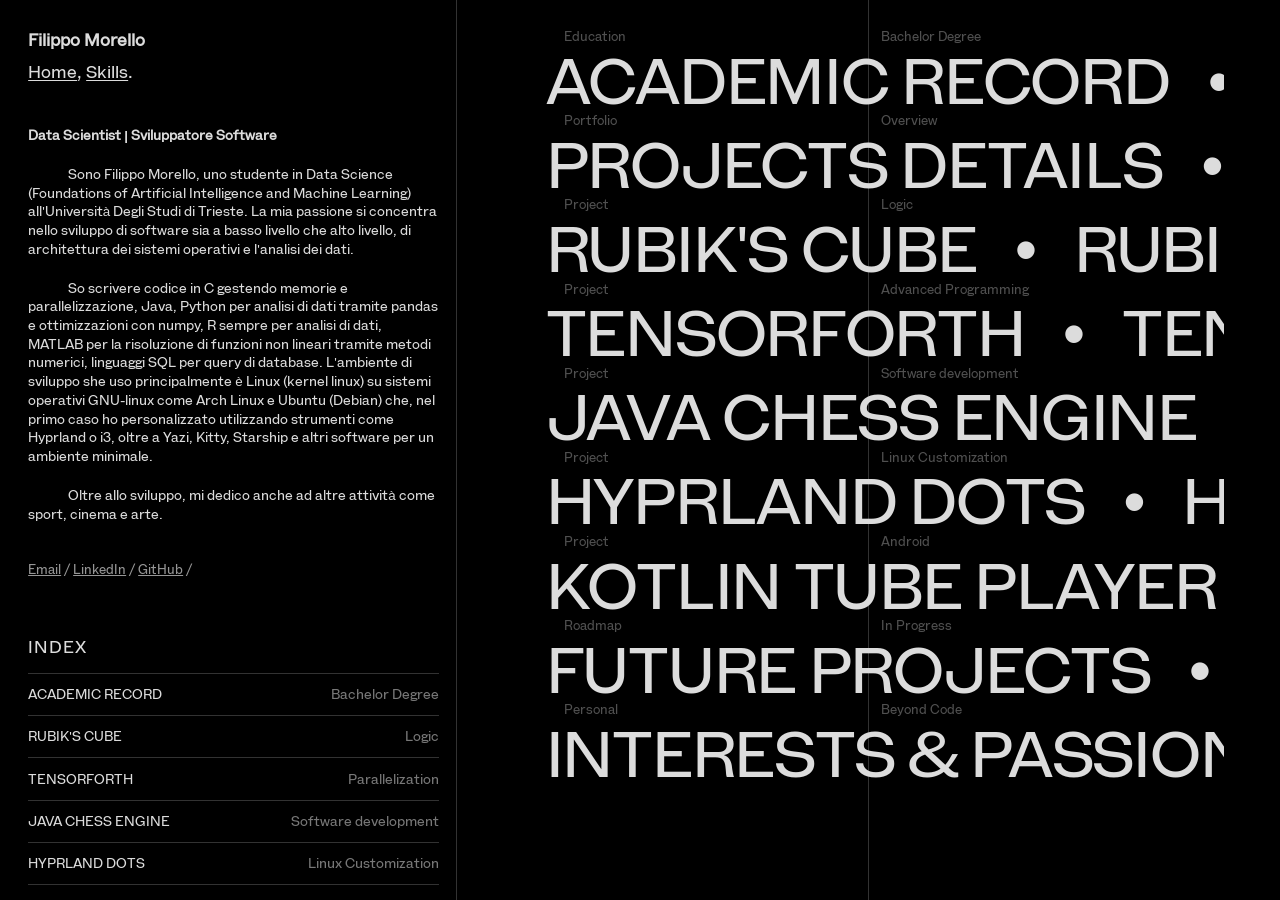
==== index.html @ 093fa0c7 "Initial portfolio commit" ====
<!DOCTYPE html>
<html lang="it">
<head>
    <meta charset="UTF-8">
    <meta name="viewport" content="width=device-width, initial-scale=1.0">
    <title>Filippo Morello</title>
    <link rel="stylesheet" href="style.css">
</head>
<body>
    <div class="page" id="top">
        <div class="orientation">
            
            <!-- Left Pane (Verso) -->
            <div class="verso">
                <nav>
                    <span class="home"><a href="index.html">Filippo Morello</a></span>
                    <span class="nav-links">
                        <a href="index.html">Home</a>, 
                        <a href="skills.html">Skills</a>.
                    </span>
                </nav>
                
                <div class="verso-index" id="about">
                    <p class="no-indent"><strong>Data Scientist | Sviluppatore Software </strong></p>
                    <p>Sono Filippo Morello, uno studente in Data Science (Foundations of Artificial Intelligence and Machine Learning) all'Università Degli Studi di Trieste. La mia passione si concentra nello sviluppo di software sia a basso livello che alto livello, di architettura dei sistemi operativi e l'analisi dei dati.</p>
                    <p>So scrivere codice in C gestendo memorie e parallelizzazione, Java, Python per analisi di dati tramite pandas e ottimizzazioni con numpy, R sempre per analisi di dati, MATLAB per la risoluzione di funzioni non lineari tramite metodi numerici, linguaggi SQL per query di database. L'ambiente di sviluppo she uso principalmente è Linux (kernel linux) su sistemi operativi GNU-linux come Arch Linux e Ubuntu (Debian) che, nel primo caso ho personalizzato utilizzando strumenti come Hyprland o i3, oltre a Yazi, Kitty, Starship e altri software per un ambiente minimale.</p>
                    <p>Oltre allo sviluppo, mi dedico anche ad altre attività come sport, cinema e arte.</p>
                    
                    <p class="contact" id="contact">
                        <a href="mailto:filippo.morello@proton.me">Email</a> / 
                        <a href="https://www.linkedin.com/in/filmor04/" target="_blank">LinkedIn</a> / 
                        <a href="https://github.com/Il-Moro" target="_blank">GitHub</a> /
                    </p>
                </div>

                <div class="fonts" id="index-list">
                    <header class="section-header">
                        <h1>Index</h1>
                    </header>
                    
                    <div class="item">
                        <a href="#academic">
                            <p class="item-details">
                                <span class="title">ACADEMIC RECORD</span>
                                <span class="collaborator">Bachelor Degree</span>
                            </p>
                        </a>
                    </div>
                    
                    <div class="item">
                        <a href="#rubiks">
                            <p class="item-details">
                                <span class="title">RUBIK'S CUBE</span>
                                <span class="collaborator">Logic</span>
                            </p>
                        </a>
                    </div>
                    
                    <div class="item">
                        <a href="#tensorforth">
                            <p class="item-details">
                                <span class="title">TENSORFORTH</span>
                                <span class="collaborator">Parallelization</span>
                            </p>
                        </a>
                    </div>

                    <div class="item">
                        <a href="#chess">
                            <p class="item-details">
                                <span class="title">JAVA CHESS ENGINE</span>
                                <span class="collaborator">Software development</span>
                            </p>
                        </a>
                    </div>

                    <div class="item">
                        <a href="#dots">
                            <p class="item-details">
                                <span class="title">HYPRLAND DOTS</span>
                                <span class="collaborator">Linux Customization</span>
                            </p>
                        </a>
                    </div>

                    <div class="item">
                        <a href="#tubeplayer">
                            <p class="item-details">
                                <span class="title">KOTLIN TUBE PLAYER</span>
                                <span class="collaborator">Android</span>
                            </p>
                        </a>
                    </div>

                    <div class="item">
                        <a href="#interests">
                            <p class="item-details">
                                <span class="title">INTERESTS & PASSIONS</span>
                                <span class="collaborator">Beyond Code</span>
                            </p>
                        </a>
                    </div>
                </div>
            </div>
            
            <!-- Right Pane (Recto) -->
            <div class="recto">
                
                <!-- Giant Typographic Index -->
                <div id="giant-index" class="synopsis" style="padding-top: 2em; padding-bottom: 1em; min-height: auto;">
                    
                    <div class="giant-index-block">
                        <div class="giant-labels">
                            <span class="gl-left">Education</span>
                            <span class="gl-right">Bachelor Degree</span>
                        </div>
                        <div class="giant-word-container">
                            <a href="#academic" class="giant-word marquee-content">
                                Academic Record &nbsp; • &nbsp; Academic Record &nbsp; • &nbsp; Academic Record &nbsp; • &nbsp; Academic Record &nbsp; • &nbsp; Academic Record &nbsp; • &nbsp; Academic Record &nbsp; • &nbsp; 
                            </a>
                        </div>
                    </div>

                    <div class="giant-index-block">
                        <div class="giant-labels">
                            <span class="gl-left">Portfolio</span>
                            <span class="gl-right">Overview</span>
                        </div>
                        <div class="giant-word-container">
                            <a href="#projects" class="giant-word marquee-content">
                                Projects Details &nbsp; • &nbsp; Projects Details &nbsp; • &nbsp; Projects Details &nbsp; • &nbsp; Projects Details &nbsp; • &nbsp; Projects Details &nbsp; • &nbsp; Projects Details &nbsp; • &nbsp; 
                            </a>
                        </div>
                    </div>

                    <div class="giant-index-block">
                        <div class="giant-labels">
                            <span class="gl-left">Project</span>
                            <span class="gl-right">Logic</span>
                        </div>
                        <div class="giant-word-container">
                            <a href="#rubiks" class="giant-word marquee-content">
                                Rubik's Cube &nbsp; • &nbsp; Rubik's Cube &nbsp; • &nbsp; Rubik's Cube &nbsp; • &nbsp; Rubik's Cube &nbsp; • &nbsp; Rubik's Cube &nbsp; • &nbsp; Rubik's Cube &nbsp; • &nbsp; Rubik's Cube &nbsp; • &nbsp; 
                            </a>
                        </div>
                    </div>

                    <div class="giant-index-block">
                        <div class="giant-labels">
                            <span class="gl-left">Project</span>
                            <span class="gl-right">Advanced Programming</span>
                        </div>
                        <div class="giant-word-container">
                            <a href="#tensorforth" class="giant-word marquee-content">
                                Tensorforth &nbsp; • &nbsp; Tensorforth &nbsp; • &nbsp; Tensorforth &nbsp; • &nbsp; Tensorforth &nbsp; • &nbsp; Tensorforth &nbsp; • &nbsp; Tensorforth &nbsp; • &nbsp; Tensorforth &nbsp; • &nbsp; 
                            </a>
                        </div>
                    </div>

                    <div class="giant-index-block">
                        <div class="giant-labels">
                            <span class="gl-left">Project</span>
                            <span class="gl-right">Software development</span>
                        </div>
                        <div class="giant-word-container">
                            <a href="#chess" class="giant-word marquee-content">
                                Java Chess Engine &nbsp; • &nbsp; Java Chess Engine &nbsp; • &nbsp; Java Chess Engine &nbsp; • &nbsp; Java Chess Engine &nbsp; • &nbsp; Java Chess Engine &nbsp; • &nbsp; 
                            </a>
                        </div>
                    </div>

                    <div class="giant-index-block">
                        <div class="giant-labels">
                            <span class="gl-left">Project</span>
                            <span class="gl-right">Linux Customization</span>
                        </div>
                        <div class="giant-word-container">
                            <a href="#dots" class="giant-word marquee-content">
                                Hyprland Dots &nbsp; • &nbsp; Hyprland Dots &nbsp; • &nbsp; Hyprland Dots &nbsp; • &nbsp; Hyprland Dots &nbsp; • &nbsp; Hyprland Dots &nbsp; • &nbsp; Hyprland Dots &nbsp; • &nbsp; 
                            </a>
                        </div>
                    </div>

                    <div class="giant-index-block">
                        <div class="giant-labels">
                            <span class="gl-left">Project</span>
                            <span class="gl-right">Android</span>
                        </div>
                        <div class="giant-word-container">
                            <a href="#tubeplayer" class="giant-word marquee-content">
                                Kotlin Tube Player &nbsp; • &nbsp; Kotlin Tube Player &nbsp; • &nbsp; Kotlin Tube Player &nbsp; • &nbsp; Kotlin Tube Player &nbsp; • &nbsp; Kotlin Tube Player &nbsp; • &nbsp; 
                            </a>
                        </div>
                    </div>

                    <div class="giant-index-block">
                        <div class="giant-labels">
                            <span class="gl-left">Roadmap</span>
                            <span class="gl-right">In Progress</span>
                        </div>
                        <div class="giant-word-container">
                            <a href="#future" class="giant-word marquee-content">
                                Future Projects &nbsp; • &nbsp; Future Projects &nbsp; • &nbsp; Future Projects &nbsp; • &nbsp; Future Projects &nbsp; • &nbsp; Future Projects &nbsp; • &nbsp; 
                            </a>
                        </div>
                    </div>

                    <div class="giant-index-block">
                        <div class="giant-labels">
                            <span class="gl-left">Personal</span>
                            <span class="gl-right">Beyond Code</span>
                        </div>
                        <div class="giant-word-container">
                            <a href="#interests" class="giant-word marquee-content">
                                Interests & Passions &nbsp; • &nbsp; Interests & Passions &nbsp; • &nbsp; Interests & Passions &nbsp; • &nbsp; Interests & Passions &nbsp; • &nbsp; Interests & Passions &nbsp; • &nbsp; 
                            </a>
                        </div>
                    </div>

                </div>
                
                <div id="academic" class="synopsis" style="padding-top: 4em;">
                    <h1 class="first-recto">Academic Record</h1>
                    <p class="description" style="font-size: 1.2rem;">Panoramica degli esami principali del percorso triennale:</p>
                    <p class="description" style="margin-top: 1.5em; font-size: 1.2rem;">
                        <strong>Informatica e Sviluppo Software:</strong><br>
                        Introduzione alla Programmazione, Computabilità Complessità e Logica, Software Development Methods, Basi di Dati, Algoritmi e Strutture Dati, Architetture degli Elaboratori e OS, Reti di Calcolatori e Cybersecurity.
                    </p>
                    <p class="description" style="margin-top: 1.5em; font-size: 1.2rem;">
                        <strong>Intelligenza Artificiale e Analisi Dati:</strong><br>
                        Introduzione all'AI, Metodi e Modelli Matematici per l'AI, Data Analytics, Aspetti Etici, Sociali e Legali dell'Intelligenza Artificiale, Machine Learning
                    </p>
                    <p class="description" style="margin-top: 1.5em; font-size: 1.2rem;">
                        <strong>Matematica, Statistica e Fisica:</strong><br>
                        Algebra Lineare ed Elementi di Geometria, Analisi Matematica I e II, Inferenza Statistica, Algoritmi di Ottimizzazione, Calcolo delle Probabilità, Analisi Numerica, Introduzione alla Fisica, Sistemi Complessi, Teoria dell'informazione
                    </p>
                </div>

                <div id="projects" class="synopsis" style="padding-top: 4em; padding-bottom: 2em; min-height: auto;">
                    <h1 class="first-recto" style="font-size: 3rem;">Projects Details</h1>
                </div>

                <div id="rubiks" class="synopsis" style="padding-top: 0;">
                    <h1 class="first-recto">Rubik's Cube</h1>
                    <p class="description" style="margin-top: 1em;">Utilizzo e integrazione del theorem prover Z3 per la modellazione logica, l'analisi e la risoluzione di problemi complessi di soddisfacibilità e vincoli (CSP).<br><br> <a href="https://github.com/Il-Moro/Rubik-s_Cube" target="_blank">View Repository →</a></p>
                </div>
                
                <div id="tensorforth" class="synopsis" style="padding-top: 0;">
                    <h1 class="first-recto">TensorForth</h1>
                    <p class="description" style="margin-top: 1em;">Sperimentazione e sviluppo di TensorForth in C, replicando il comportamento del linguaggio Forth. Uso di parallelizzazione con OpenMP e vettorizzazione tramite registri vettoriali con le Intrinsics del C.<br><br> <a href="https://github.com/Il-Moro/PAPProjects" target="_blank">View Repository →</a></p>
                </div>

                <div id="chess" class="synopsis" style="padding-top: 0;">
                    <h1 class="first-recto">Java Chess Engine</h1>
                    <p class="description" style="margin-top: 1em;">Progettazione e sviluppo di un motore scacchistico con interfaccia grafica in Swing. Implementazione della logica decisionale dell'intelligenza artificiale utilizzando l'algoritmo Minimax con potatura Alpha-Beta + solida struttura di suite di test automatizzati tramite JUnit 5. Utilizzo di versionamento git, CI + github actions<br><br> <a href="https://github.com/Il-Moro/Chess-engine" target="_blank">View Repository →</a></p>
                </div>

                <div id="dots" class="synopsis" style="padding-top: 0;">
                    <h1 class="first-recto">Arch & Hyprland Dots</h1>
                    <p class="description" style="margin-top: 1em;">Personalizzazione dell'ambiente di sviluppo sul sistema di Arch Linux con integrazione di repository dedicata ai dotfiles, script Zsh e Makefile per automatizzare l'installazione e la configurazione di in un nuovo ambiente basato su window manager tiling (Hyprland, i3) e terminal tools (Waybar, Yazi, Kitty, Neovim).<br><br> <a href="https://github.com/Il-Moro/hyprland-arch" target="_blank">View Repository →</a></p>
                </div>

                <div id="tubeplayer" class="synopsis" style="padding-top: 0;">
                    <h1 class="first-recto">Kotlin TubePlayer</h1>
                    <p class="description" style="margin-top: 1em;">Applicazione (Vibe Coded) mobile per lo streaming multimediale in background. Costruita con Jetpack Compose per un'interfaccia moderna e fluida, sfrutta Media3 ExoPlayer e NewPipeExtractor per la gestione e la riproduzione di playlist e contenuti audio/video.<br><br> <a href="https://github.com/Il-Moro/tubePlayer" target="_blank">View Repository →</a></p>
                </div>
                
                <div id="future" class="synopsis" style="padding-top: 0;">
                    <h1 class="first-recto">Future Projects</h1>
                    <p class="description" style="margin-top: 1em;"><strong>Upcoming Roadmap:</strong> Mi sto concentrando sullo sviluppo di nuove architetture per reti neurali custom e sto approfondendo l'ecosistema Rust per la creazione di un window manager minimale basato su Wayland. Inoltre, sto progettando un motore di rendering 3D scritto in C per esplorare la pipeline grafica a basso livello.</p>
                </div>

                <div id="interests" class="synopsis">
                    <h1 class="first-recto">Interests & Passions</h1>
                    <p class="description" style="margin-top: 1em;"><strong>Cinema e Letteratura:</strong> Prediligo opere di fantascienza e thriller incentrate su tematiche filosofiche e quesiti esistenziali.</p>
                    <p class="description" style="margin-top: 1.5em;"><strong>Scacchi:</strong> Giocatore fin dall'infanzia, studio la teoria, le tattiche e aperture come Gambetto di Donna, Difesa Siciliana, Est Indiana e Caro-Kann.</p>
                    <p class="description" style="margin-top: 1.5em;"><strong>Sport e Outdoor:</strong> Mantengo una rigorosa disciplina fisica tramite nuoto, corsa e trekking su lunghe distanze.</p>
                    <p class="description" style="margin-top: 1.5em;"><strong>Disegno Artistico:</strong> Realizzo ritratti e studi della figura umana utilizzando matita e pennini a china.</p>
                </div>
            </div>

        </div>
    </div>
</body>
</html>
---- style.css ----
@font-face {
    font-family: 'Attendant';
    src: url('Attendant0.3-Medium.woff2') format('woff2');
    font-weight: 500;
    font-style: normal;
}
@font-face {
    font-family: 'Field Grot';
    src: url('Field_Grot_Wide_0624_Trial-Regular.woff') format('woff');
    font-weight: 400;
    font-style: normal;
}
@import url('https://fonts.googleapis.com/css2?family=Abril+Fatface&display=swap');

html, body {
    margin: 0;
    padding: 0;
    scroll-behavior: smooth;
    background-color: rgb(0,0,0);
    color: rgb(220, 220, 220);
    font-family: 'Field Grot', sans-serif;
    font-size: 1.1vw;
    line-height: 1.4;
    -webkit-font-smoothing: antialiased;
    overflow: hidden; /* Blocca lo scroll della pagina intera, scorrono solo le colonne */
}

::-webkit-scrollbar {
    display: none;
}

a {
    color: inherit;
    text-decoration: none;
}
a:hover {
    color: #fff;
    text-decoration: underline;
}

.orientation {
    display: flex;
    flex-direction: row;
    height: 100vh;
}

.verso, .recto {
    padding: 2em 1.2em 4em 2em;
    border-right: 1px solid rgb(50,50,50);
    overflow-y: scroll;
    overflow-x: hidden;
}

.verso {
    flex: 1;
    padding-bottom: 10em;
}

.recto {
    flex: 2;
    border-right: 0;
    padding: 0;
    background: linear-gradient(rgb(50,50,50), rgb(50,50,50)) no-repeat center / 1px 100%;
    padding-bottom: 10em;
}

/* Navigazione Verso */
nav {
    margin-bottom: 2.5em;
    font-size: 1.2rem;
}
nav .home {
    font-weight: 600;
    display: block;
    margin-bottom: 0.5em;
}
nav .nav-links a {
    text-decoration: underline;
    text-decoration-thickness: 1px;
    text-underline-offset: 2px;
}

/* Testo Verso */
.verso-index {
    font-size: 0.95rem;
}
.verso-index p {
    margin-bottom: 1.5em;
    text-indent: 3em;
}
.verso-index p.no-indent {
    text-indent: 0;
}
.verso-index p.contact {
    text-indent: 0;
    margin-top: 3em;
    color: rgb(150,150,150);
    font-size: 0.9rem;
}
.contact a {
    text-decoration: underline;
}

/* Elenco Progetti Verso */
.section-header {
    margin-top: 4em;
    margin-bottom: 1em;
}
.section-header h1 {
    font-size: 1.2rem;
    font-weight: 500;
    text-transform: uppercase;
    letter-spacing: 0.05em;
}
.item {
    border-top: 1px solid rgb(50,50,50);
    padding: 0.8rem 0;
}
.item:hover {
    color: #fff;
    cursor: pointer;
}
.item-details {
    display: flex;
    justify-content: space-between;
    margin: 0;
    font-size: 0.95rem;
}
.collaborator {
    color: rgb(120,120,120);
}

/* Recto (Right side) styles */
.synopsis {
    padding: 4em 4em;
    min-height: 50vh;
}

/* Giant Index Style at the top of Recto */
.giant-index-block {
    margin-bottom: 0.2rem;
}
.giant-labels {
    display: grid;
    grid-template-columns: 1fr 1fr;
    font-size: 0.9rem;
    color: rgb(80, 80, 80);
    margin-bottom: 0.2rem;
    padding: 0 4em; /* Match synopsis padding */
}
.gl-left {
    /* far left */
}
.gl-right {
    /* starts at central line */
    padding-left: 1em; 
}
.giant-word-container {
    overflow: hidden;
    white-space: nowrap;
    width: 100%;
}
.marquee-content {
    display: inline-block;
    animation: marquee 30s linear infinite;
}
.marquee-content:hover {
    animation-play-state: paused;
}
@keyframes marquee {
    0% { transform: translateX(0); }
    100% { transform: translateX(-50%); }
}

.giant-word {
    font-family: 'Field Grot', sans-serif;
    font-size: 5vw;
    line-height: 0.95;
    font-weight: 400;
    color: rgb(220, 220, 220);
    display: inline-block;
    letter-spacing: -0.02em;
    padding: 0 0.5em; /* Optical alignment */
    text-transform: uppercase;
}
.giant-word:hover {
    color: rgb(150, 150, 150);
    text-decoration: none;
}

.recto h1 {
    font-size: 3rem;
    font-weight: 500;
    margin-bottom: 0.5em;
    margin-left: 0;
}
.description {
    font-size: 1.05rem;
    width: 48%; /* Keep strictly left of center */
    margin-left: 0;
    line-height: 1.5;
}
.description a {
    text-decoration: underline;
    text-decoration-thickness: 1px;
    text-underline-offset: 4px;
    color: rgb(150,150,150);
    font-size: 1rem;
    display: inline-block;
    margin-top: 1em;
}
.description a:hover {
    color: #fff;
}

/* Responsive */
@media (max-width: 768px) {
    html, body {
        font-size: 16px;
        overflow: auto; /* Riabilita lo scroll nativo su mobile */
    }
    .orientation {
        flex-direction: column;
        height: auto;
    }
    .verso {
        border-right: none;
        border-bottom: 1px solid rgb(50,50,50);
        overflow-y: visible;
        padding-bottom: 2em;
    }
    .recto {
        overflow-y: visible;
        background: none; /* Rimuoviamo la linea divisoria centrale su mobile */
    }
    .recto h1, .description {
        margin-left: 0;
    }
    .synopsis {
        min-height: auto;
        padding: 2em 1em;
    }
}
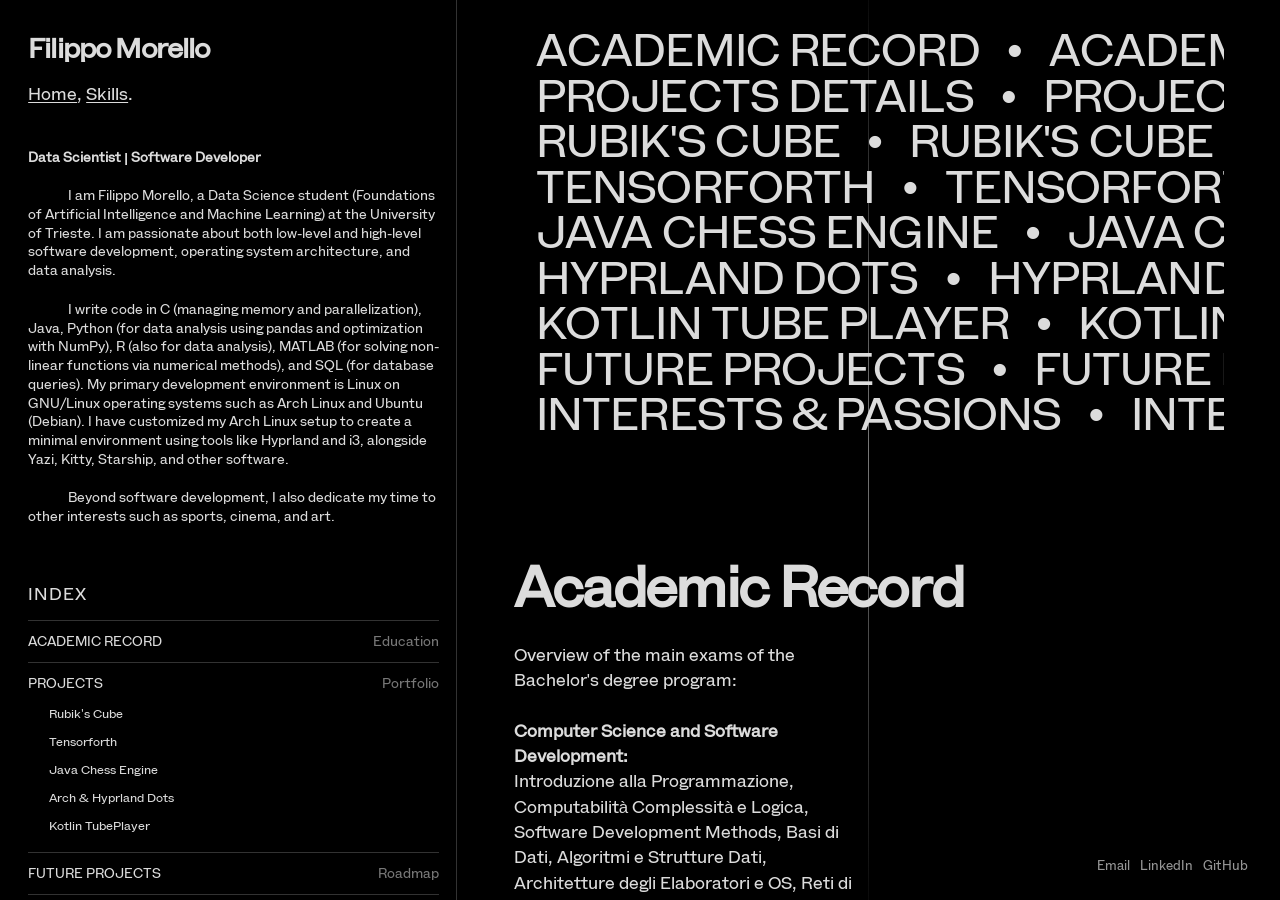
==== commit 4540bb64: "Update portfolio: translate content to English, add image carousel" ====
--- a/index.html
+++ b/index.html
@@ -4,7 +4,7 @@
     <meta charset="UTF-8">
     <meta name="viewport" content="width=device-width, initial-scale=1.0">
     <title>Filippo Morello</title>
-    <link rel="stylesheet" href="style.css">
+    <link rel="stylesheet" href="css/style.css">
 </head>
 <body>
     <div class="page" id="top">
@@ -16,20 +16,20 @@
                     <span class="home"><a href="index.html">Filippo Morello</a></span>
                     <span class="nav-links">
                         <a href="index.html">Home</a>, 
-                        <a href="skills.html">Skills</a>.
+                        <a href="html/skills.html">Skills</a>.
                     </span>
                 </nav>
                 
                 <div class="verso-index" id="about">
-                    <p class="no-indent"><strong>Data Scientist | Sviluppatore Software </strong></p>
-                    <p>Sono Filippo Morello, uno studente in Data Science (Foundations of Artificial Intelligence and Machine Learning) all'Università Degli Studi di Trieste. La mia passione si concentra nello sviluppo di software sia a basso livello che alto livello, di architettura dei sistemi operativi e l'analisi dei dati.</p>
-                    <p>So scrivere codice in C gestendo memorie e parallelizzazione, Java, Python per analisi di dati tramite pandas e ottimizzazioni con numpy, R sempre per analisi di dati, MATLAB per la risoluzione di funzioni non lineari tramite metodi numerici, linguaggi SQL per query di database. L'ambiente di sviluppo she uso principalmente è Linux (kernel linux) su sistemi operativi GNU-linux come Arch Linux e Ubuntu (Debian) che, nel primo caso ho personalizzato utilizzando strumenti come Hyprland o i3, oltre a Yazi, Kitty, Starship e altri software per un ambiente minimale.</p>
-                    <p>Oltre allo sviluppo, mi dedico anche ad altre attività come sport, cinema e arte.</p>
+                    <p class="no-indent"><strong>Data Scientist | Software Developer</strong></p>
+                    <p>I am Filippo Morello, a Data Science student (Foundations of Artificial Intelligence and Machine Learning) at the University of Trieste. I am passionate about both low-level and high-level software development, operating system architecture, and data analysis.</p>
+                    <p>I write code in C (managing memory and parallelization), Java, Python (for data analysis using pandas and optimization with NumPy), R (also for data analysis), MATLAB (for solving non-linear functions via numerical methods), and SQL (for database queries). My primary development environment is Linux on GNU/Linux operating systems such as Arch Linux and Ubuntu (Debian). I have customized my Arch Linux setup to create a minimal environment using tools like Hyprland and i3, alongside Yazi, Kitty, Starship, and other software.</p>
+                    <p>Beyond software development, I also dedicate my time to other interests such as sports, cinema, and art.</p>
                     
                     <p class="contact" id="contact">
-                        <a href="mailto:filippo.morello@proton.me">Email</a> / 
-                        <a href="https://www.linkedin.com/in/filmor04/" target="_blank">LinkedIn</a> / 
-                        <a href="https://github.com/Il-Moro" target="_blank">GitHub</a> /
+                        <a href="mailto:filippo.morello@proton.me">Email</a>
+                        <a href="https://www.linkedin.com/in/filmor04/" target="_blank">LinkedIn</a>
+                        <a href="https://github.com/Il-Moro" target="_blank">GitHub</a>
                     </p>
                 </div>
 
@@ -37,57 +37,48 @@
                     <header class="section-header">
                         <h1>Index</h1>
                     </header>
-                    
                     <div class="item">
                         <a href="#academic">
                             <p class="item-details">
                                 <span class="title">ACADEMIC RECORD</span>
-                                <span class="collaborator">Bachelor Degree</span>
-                            </p>
-                        </a>
-                    </div>
-                    
-                    <div class="item">
-                        <a href="#rubiks">
-                            <p class="item-details">
-                                <span class="title">RUBIK'S CUBE</span>
-                                <span class="collaborator">Logic</span>
-                            </p>
-                        </a>
-                    </div>
-                    
-                    <div class="item">
-                        <a href="#tensorforth">
-                            <p class="item-details">
-                                <span class="title">TENSORFORTH</span>
-                                <span class="collaborator">Parallelization</span>
-                            </p>
-                        </a>
-                    </div>
-
-                    <div class="item">
-                        <a href="#chess">
-                            <p class="item-details">
-                                <span class="title">JAVA CHESS ENGINE</span>
-                                <span class="collaborator">Software development</span>
-                            </p>
-                        </a>
-                    </div>
-
-                    <div class="item">
-                        <a href="#dots">
-                            <p class="item-details">
-                                <span class="title">HYPRLAND DOTS</span>
-                                <span class="collaborator">Linux Customization</span>
-                            </p>
-                        </a>
-                    </div>
-
-                    <div class="item">
-                        <a href="#tubeplayer">
-                            <p class="item-details">
-                                <span class="title">KOTLIN TUBE PLAYER</span>
-                                <span class="collaborator">Android</span>
+                                <span class="collaborator">Education</span>
+                            </p>
+                        </a>
+                    </div>
+                    
+                    <div class="item">
+                        <a href="#projects">
+                            <p class="item-details">
+                                <span class="title">PROJECTS</span>
+                                <span class="collaborator">Portfolio</span>
+                            </p>
+                        </a>
+                        
+                        <!-- Indented projects -->
+                        <div class="sub-projects" style="padding-left: 1.5em; margin-top: 0.5em;">
+                            <div class="item" style="border-top: none; padding: 0.4rem 0;">
+                                <a href="#rubiks"><p class="item-details"><span class="title" style="text-transform: none; font-size: 0.9em;">Rubik's Cube</span></p></a>
+                            </div>
+                            <div class="item" style="border-top: none; padding: 0.4rem 0;">
+                                <a href="#tensorforth"><p class="item-details"><span class="title" style="text-transform: none; font-size: 0.9em;">Tensorforth</span></p></a>
+                            </div>
+                            <div class="item" style="border-top: none; padding: 0.4rem 0;">
+                                <a href="#chess"><p class="item-details"><span class="title" style="text-transform: none; font-size: 0.9em;">Java Chess Engine</span></p></a>
+                            </div>
+                            <div class="item" style="border-top: none; padding: 0.4rem 0;">
+                                <a href="#dots"><p class="item-details"><span class="title" style="text-transform: none; font-size: 0.9em;">Arch & Hyprland Dots</span></p></a>
+                            </div>
+                            <div class="item" style="border-top: none; padding: 0.4rem 0;">
+                                <a href="#tubeplayer"><p class="item-details"><span class="title" style="text-transform: none; font-size: 0.9em;">Kotlin TubePlayer</span></p></a>
+                            </div>
+                        </div>
+                    </div>
+
+                    <div class="item">
+                        <a href="#future">
+                            <p class="item-details">
+                                <span class="title">FUTURE PROJECTS</span>
+                                <span class="collaborator">Roadmap</span>
                             </p>
                         </a>
                     </div>
@@ -110,10 +101,6 @@
                 <div id="giant-index" class="synopsis" style="padding-top: 2em; padding-bottom: 1em; min-height: auto;">
                     
                     <div class="giant-index-block">
-                        <div class="giant-labels">
-                            <span class="gl-left">Education</span>
-                            <span class="gl-right">Bachelor Degree</span>
-                        </div>
                         <div class="giant-word-container">
                             <a href="#academic" class="giant-word marquee-content">
                                 Academic Record &nbsp; • &nbsp; Academic Record &nbsp; • &nbsp; Academic Record &nbsp; • &nbsp; Academic Record &nbsp; • &nbsp; Academic Record &nbsp; • &nbsp; Academic Record &nbsp; • &nbsp; 
@@ -122,10 +109,6 @@
                     </div>
 
                     <div class="giant-index-block">
-                        <div class="giant-labels">
-                            <span class="gl-left">Portfolio</span>
-                            <span class="gl-right">Overview</span>
-                        </div>
                         <div class="giant-word-container">
                             <a href="#projects" class="giant-word marquee-content">
                                 Projects Details &nbsp; • &nbsp; Projects Details &nbsp; • &nbsp; Projects Details &nbsp; • &nbsp; Projects Details &nbsp; • &nbsp; Projects Details &nbsp; • &nbsp; Projects Details &nbsp; • &nbsp; 
@@ -134,10 +117,6 @@
                     </div>
 
                     <div class="giant-index-block">
-                        <div class="giant-labels">
-                            <span class="gl-left">Project</span>
-                            <span class="gl-right">Logic</span>
-                        </div>
                         <div class="giant-word-container">
                             <a href="#rubiks" class="giant-word marquee-content">
                                 Rubik's Cube &nbsp; • &nbsp; Rubik's Cube &nbsp; • &nbsp; Rubik's Cube &nbsp; • &nbsp; Rubik's Cube &nbsp; • &nbsp; Rubik's Cube &nbsp; • &nbsp; Rubik's Cube &nbsp; • &nbsp; Rubik's Cube &nbsp; • &nbsp; 
@@ -146,10 +125,6 @@
                     </div>
 
                     <div class="giant-index-block">
-                        <div class="giant-labels">
-                            <span class="gl-left">Project</span>
-                            <span class="gl-right">Advanced Programming</span>
-                        </div>
                         <div class="giant-word-container">
                             <a href="#tensorforth" class="giant-word marquee-content">
                                 Tensorforth &nbsp; • &nbsp; Tensorforth &nbsp; • &nbsp; Tensorforth &nbsp; • &nbsp; Tensorforth &nbsp; • &nbsp; Tensorforth &nbsp; • &nbsp; Tensorforth &nbsp; • &nbsp; Tensorforth &nbsp; • &nbsp; 
@@ -158,10 +133,6 @@
                     </div>
 
                     <div class="giant-index-block">
-                        <div class="giant-labels">
-                            <span class="gl-left">Project</span>
-                            <span class="gl-right">Software development</span>
-                        </div>
                         <div class="giant-word-container">
                             <a href="#chess" class="giant-word marquee-content">
                                 Java Chess Engine &nbsp; • &nbsp; Java Chess Engine &nbsp; • &nbsp; Java Chess Engine &nbsp; • &nbsp; Java Chess Engine &nbsp; • &nbsp; Java Chess Engine &nbsp; • &nbsp; 
@@ -170,10 +141,6 @@
                     </div>
 
                     <div class="giant-index-block">
-                        <div class="giant-labels">
-                            <span class="gl-left">Project</span>
-                            <span class="gl-right">Linux Customization</span>
-                        </div>
                         <div class="giant-word-container">
                             <a href="#dots" class="giant-word marquee-content">
                                 Hyprland Dots &nbsp; • &nbsp; Hyprland Dots &nbsp; • &nbsp; Hyprland Dots &nbsp; • &nbsp; Hyprland Dots &nbsp; • &nbsp; Hyprland Dots &nbsp; • &nbsp; Hyprland Dots &nbsp; • &nbsp; 
@@ -182,10 +149,6 @@
                     </div>
 
                     <div class="giant-index-block">
-                        <div class="giant-labels">
-                            <span class="gl-left">Project</span>
-                            <span class="gl-right">Android</span>
-                        </div>
                         <div class="giant-word-container">
                             <a href="#tubeplayer" class="giant-word marquee-content">
                                 Kotlin Tube Player &nbsp; • &nbsp; Kotlin Tube Player &nbsp; • &nbsp; Kotlin Tube Player &nbsp; • &nbsp; Kotlin Tube Player &nbsp; • &nbsp; Kotlin Tube Player &nbsp; • &nbsp; 
@@ -194,10 +157,6 @@
                     </div>
 
                     <div class="giant-index-block">
-                        <div class="giant-labels">
-                            <span class="gl-left">Roadmap</span>
-                            <span class="gl-right">In Progress</span>
-                        </div>
                         <div class="giant-word-container">
                             <a href="#future" class="giant-word marquee-content">
                                 Future Projects &nbsp; • &nbsp; Future Projects &nbsp; • &nbsp; Future Projects &nbsp; • &nbsp; Future Projects &nbsp; • &nbsp; Future Projects &nbsp; • &nbsp; 
@@ -206,10 +165,6 @@
                     </div>
 
                     <div class="giant-index-block">
-                        <div class="giant-labels">
-                            <span class="gl-left">Personal</span>
-                            <span class="gl-right">Beyond Code</span>
-                        </div>
                         <div class="giant-word-container">
                             <a href="#interests" class="giant-word marquee-content">
                                 Interests & Passions &nbsp; • &nbsp; Interests & Passions &nbsp; • &nbsp; Interests & Passions &nbsp; • &nbsp; Interests & Passions &nbsp; • &nbsp; Interests & Passions &nbsp; • &nbsp; 
@@ -221,61 +176,66 @@
                 
                 <div id="academic" class="synopsis" style="padding-top: 4em;">
                     <h1 class="first-recto">Academic Record</h1>
-                    <p class="description" style="font-size: 1.2rem;">Panoramica degli esami principali del percorso triennale:</p>
+                    <p class="description" style="font-size: 1.2rem;">Overview of the main exams of the Bachelor's degree program:</p>
                     <p class="description" style="margin-top: 1.5em; font-size: 1.2rem;">
-                        <strong>Informatica e Sviluppo Software:</strong><br>
+                        <strong>Computer Science and Software Development:</strong><br>
                         Introduzione alla Programmazione, Computabilità Complessità e Logica, Software Development Methods, Basi di Dati, Algoritmi e Strutture Dati, Architetture degli Elaboratori e OS, Reti di Calcolatori e Cybersecurity.
                     </p>
                     <p class="description" style="margin-top: 1.5em; font-size: 1.2rem;">
-                        <strong>Intelligenza Artificiale e Analisi Dati:</strong><br>
-                        Introduzione all'AI, Metodi e Modelli Matematici per l'AI, Data Analytics, Aspetti Etici, Sociali e Legali dell'Intelligenza Artificiale, Machine Learning
+                        <strong>Artificial Intelligence and Data Analysis:</strong><br>
+                        Introduzione all'AI, Metodi e Modelli Matematici per l'AI, Data Analytics, Aspetti Etici, Sociali e Legali dell'Intelligenza Artificiale, Machine Learning.
                     </p>
                     <p class="description" style="margin-top: 1.5em; font-size: 1.2rem;">
-                        <strong>Matematica, Statistica e Fisica:</strong><br>
-                        Algebra Lineare ed Elementi di Geometria, Analisi Matematica I e II, Inferenza Statistica, Algoritmi di Ottimizzazione, Calcolo delle Probabilità, Analisi Numerica, Introduzione alla Fisica, Sistemi Complessi, Teoria dell'informazione
+                        <strong>Mathematics, Statistics and Physics:</strong><br>
+                        Algebra Lineare ed Elementi di Geometria, Analisi Matematica I e II, Inferenza Statistica, Algoritmi di Ottimizzazione, Calcolo delle Probabilità, Analisi Numerica, Introduzione alla Fisica, Sistemi Complessi, Teoria dell'informazione.
                     </p>
                 </div>
 
                 <div id="projects" class="synopsis" style="padding-top: 4em; padding-bottom: 2em; min-height: auto;">
                     <h1 class="first-recto" style="font-size: 3rem;">Projects Details</h1>
+                    
+                    <div class="projects-carousel" style="display: flex; overflow-x: auto; scroll-snap-type: x mandatory; gap: 1.5em; padding-top: 2em; padding-bottom: 1em; scrollbar-width: none;">
+                        <img src="images/projects/a1.png" alt="Project screenshot 1" style="scroll-snap-align: center; height: 350px; border-radius: 12px; box-shadow: 0 8px 24px rgba(0,0,0,0.15); object-fit: cover; flex-shrink: 0; cursor: pointer; transition: transform 0.3s ease;" onmouseover="this.style.transform='scale(1.02)'" onmouseout="this.style.transform='scale(1)'">
+                        <img src="images/projects/a2.png" alt="Project screenshot 2" style="scroll-snap-align: center; height: 350px; border-radius: 12px; box-shadow: 0 8px 24px rgba(0,0,0,0.15); object-fit: cover; flex-shrink: 0; cursor: pointer; transition: transform 0.3s ease;" onmouseover="this.style.transform='scale(1.02)'" onmouseout="this.style.transform='scale(1)'">
+                    </div>
                 </div>
 
                 <div id="rubiks" class="synopsis" style="padding-top: 0;">
                     <h1 class="first-recto">Rubik's Cube</h1>
-                    <p class="description" style="margin-top: 1em;">Utilizzo e integrazione del theorem prover Z3 per la modellazione logica, l'analisi e la risoluzione di problemi complessi di soddisfacibilità e vincoli (CSP).<br><br> <a href="https://github.com/Il-Moro/Rubik-s_Cube" target="_blank">View Repository →</a></p>
+                    <p class="description" style="margin-top: 1em;">Use and integration of the Z3 theorem prover for logic modeling, analysis, and resolution of complex constraint satisfaction problems (CSP).<br><br> <a href="https://github.com/Il-Moro/Rubik-s_Cube" target="_blank">View Repository →</a></p>
                 </div>
                 
                 <div id="tensorforth" class="synopsis" style="padding-top: 0;">
                     <h1 class="first-recto">TensorForth</h1>
-                    <p class="description" style="margin-top: 1em;">Sperimentazione e sviluppo di TensorForth in C, replicando il comportamento del linguaggio Forth. Uso di parallelizzazione con OpenMP e vettorizzazione tramite registri vettoriali con le Intrinsics del C.<br><br> <a href="https://github.com/Il-Moro/PAPProjects" target="_blank">View Repository →</a></p>
+                    <p class="description" style="margin-top: 1em;">Experimentation and development of TensorForth in C, replicating the behavior of the Forth language. Use of parallelization with OpenMP and vectorization using vector registers with C Intrinsics.<br><br> <a href="https://github.com/Il-Moro/PAPProjects" target="_blank">View Repository →</a></p>
                 </div>
 
                 <div id="chess" class="synopsis" style="padding-top: 0;">
                     <h1 class="first-recto">Java Chess Engine</h1>
-                    <p class="description" style="margin-top: 1em;">Progettazione e sviluppo di un motore scacchistico con interfaccia grafica in Swing. Implementazione della logica decisionale dell'intelligenza artificiale utilizzando l'algoritmo Minimax con potatura Alpha-Beta + solida struttura di suite di test automatizzati tramite JUnit 5. Utilizzo di versionamento git, CI + github actions<br><br> <a href="https://github.com/Il-Moro/Chess-engine" target="_blank">View Repository →</a></p>
+                    <p class="description" style="margin-top: 1em;">Design and development of a chess engine with a Swing graphical interface. Implementation of the artificial intelligence decision-making logic using the Minimax algorithm with Alpha-Beta pruning, plus a solid structure of automated test suites via JUnit 5. Use of Git versioning, CI, and GitHub Actions.<br><br> <a href="https://github.com/Il-Moro/Chess-engine" target="_blank">View Repository →</a></p>
                 </div>
 
                 <div id="dots" class="synopsis" style="padding-top: 0;">
                     <h1 class="first-recto">Arch & Hyprland Dots</h1>
-                    <p class="description" style="margin-top: 1em;">Personalizzazione dell'ambiente di sviluppo sul sistema di Arch Linux con integrazione di repository dedicata ai dotfiles, script Zsh e Makefile per automatizzare l'installazione e la configurazione di in un nuovo ambiente basato su window manager tiling (Hyprland, i3) e terminal tools (Waybar, Yazi, Kitty, Neovim).<br><br> <a href="https://github.com/Il-Moro/hyprland-arch" target="_blank">View Repository →</a></p>
+                    <p class="description" style="margin-top: 1em;">Customization of the development environment on Arch Linux, integrating a dedicated repository for dotfiles, Zsh scripts, and Makefiles to automate the installation and configuration of a new environment based on tiling window managers (Hyprland, i3) and terminal tools (Waybar, Yazi, Kitty, Neovim).<br><br> <a href="https://github.com/Il-Moro/hyprland-arch" target="_blank">View Repository →</a></p>
                 </div>
 
                 <div id="tubeplayer" class="synopsis" style="padding-top: 0;">
                     <h1 class="first-recto">Kotlin TubePlayer</h1>
-                    <p class="description" style="margin-top: 1em;">Applicazione (Vibe Coded) mobile per lo streaming multimediale in background. Costruita con Jetpack Compose per un'interfaccia moderna e fluida, sfrutta Media3 ExoPlayer e NewPipeExtractor per la gestione e la riproduzione di playlist e contenuti audio/video.<br><br> <a href="https://github.com/Il-Moro/tubePlayer" target="_blank">View Repository →</a></p>
+                    <p class="description" style="margin-top: 1em;">Mobile application (Vibe Coded) for background media streaming. Built with Jetpack Compose for a modern and fluid interface, utilizing Media3 ExoPlayer and NewPipeExtractor for managing and playing playlists and audio/video content.<br><br> <a href="https://github.com/Il-Moro/tubePlayer" target="_blank">View Repository →</a></p>
                 </div>
                 
                 <div id="future" class="synopsis" style="padding-top: 0;">
                     <h1 class="first-recto">Future Projects</h1>
-                    <p class="description" style="margin-top: 1em;"><strong>Upcoming Roadmap:</strong> Mi sto concentrando sullo sviluppo di nuove architetture per reti neurali custom e sto approfondendo l'ecosistema Rust per la creazione di un window manager minimale basato su Wayland. Inoltre, sto progettando un motore di rendering 3D scritto in C per esplorare la pipeline grafica a basso livello.</p>
+                    <p class="description" style="margin-top: 1em;"><strong>Upcoming Roadmap:</strong> I am focusing on the development of new architectures for custom neural networks and delving into the Rust ecosystem to create a minimal Wayland-based window manager. Additionally, I am designing a 3D rendering engine written in C to explore the low-level graphics pipeline.</p>
                 </div>
 
                 <div id="interests" class="synopsis">
                     <h1 class="first-recto">Interests & Passions</h1>
-                    <p class="description" style="margin-top: 1em;"><strong>Cinema e Letteratura:</strong> Prediligo opere di fantascienza e thriller incentrate su tematiche filosofiche e quesiti esistenziali.</p>
-                    <p class="description" style="margin-top: 1.5em;"><strong>Scacchi:</strong> Giocatore fin dall'infanzia, studio la teoria, le tattiche e aperture come Gambetto di Donna, Difesa Siciliana, Est Indiana e Caro-Kann.</p>
-                    <p class="description" style="margin-top: 1.5em;"><strong>Sport e Outdoor:</strong> Mantengo una rigorosa disciplina fisica tramite nuoto, corsa e trekking su lunghe distanze.</p>
-                    <p class="description" style="margin-top: 1.5em;"><strong>Disegno Artistico:</strong> Realizzo ritratti e studi della figura umana utilizzando matita e pennini a china.</p>
+                    <p class="description" style="margin-top: 1em;"><strong>Cinema and Literature:</strong> I prefer science fiction and thriller works focused on philosophical themes and existential questions.</p>
+                    <p class="description" style="margin-top: 1.5em;"><strong>Chess:</strong> A player since childhood, I study theory, tactics, and openings such as the Queen's Gambit, Sicilian Defense, King's Indian Defense, and Caro-Kann.</p>
+                    <p class="description" style="margin-top: 1.5em;"><strong>Sports and Outdoors:</strong> I maintain strict physical discipline through swimming, running, and long-distance trekking.</p>
+                    <p class="description" style="margin-top: 1.5em;"><strong>Art and Drawing:</strong> I create portraits and studies of the human figure using pencils and ink pens.</p>
                 </div>
             </div>
 
--- a/css/style.css
+++ b/css/style.css
@@ -0,0 +1,272 @@
+@font-face {
+    font-family: 'Attendant';
+    src: url('../sources/Attendant0.3-Medium.woff2') format('woff2');
+    font-weight: 500;
+    font-style: normal;
+}
+@font-face {
+    font-family: 'Field Grot';
+    src: url('../sources/Field_Grot_Wide_0624_Trial-Regular.woff') format('woff');
+    font-weight: 400;
+    font-style: normal;
+}
+@import url('https://fonts.googleapis.com/css2?family=Abril+Fatface&display=swap');
+
+html, body {
+    margin: 0;
+    padding: 0;
+    scroll-behavior: smooth;
+    background-color: rgb(0,0,0);
+    color: rgb(220, 220, 220);
+    font-family: 'Field Grot', sans-serif;
+    font-size: 1.1vw;
+    line-height: 1.4;
+    -webkit-font-smoothing: antialiased;
+    overflow: hidden; /* Blocca lo scroll della pagina intera, scorrono solo le colonne */
+}
+
+::-webkit-scrollbar {
+    display: none;
+}
+
+a {
+    color: inherit;
+    text-decoration: none;
+    transition: color 0.3s ease;
+}
+a:hover {
+    color: #fff;
+    text-decoration: underline;
+}
+
+.orientation {
+    display: flex;
+    flex-direction: row;
+    height: 100vh;
+}
+
+.verso, .recto {
+    padding: 2em 1.2em 4em 2em;
+    border-right: 1px solid rgb(50,50,50);
+    overflow-y: scroll;
+    overflow-x: hidden;
+}
+
+.verso {
+    flex: 1;
+    padding-bottom: 10em;
+}
+
+.recto {
+    flex: 2;
+    border-right: 0;
+    padding: 0;
+    background: linear-gradient(to bottom, rgba(100,100,100,0.1), rgba(200,200,200,0.6), rgba(100,100,100,0.1)) no-repeat center / 1px 100%;
+    padding-bottom: 10em;
+}
+
+/* Navigazione Verso */
+nav {
+    margin-bottom: 2.5em;
+    font-size: 1.2rem;
+}
+nav .home {
+    font-size: 2rem;
+    font-weight: 700;
+    display: block;
+    margin-bottom: 0.5em;
+    letter-spacing: -0.03em;
+}
+nav .nav-links a {
+    text-decoration: underline;
+    text-decoration-thickness: 1px;
+    text-underline-offset: 2px;
+}
+
+/* Testo Verso */
+.verso-index {
+    font-size: 0.95rem;
+}
+.verso-index p {
+    margin-bottom: 1.5em;
+    text-indent: 3em;
+}
+.verso-index p.no-indent {
+    text-indent: 0;
+}
+.verso-index p.contact {
+    position: fixed;
+    bottom: 2em;
+    right: 2.5em;
+    z-index: 100;
+    text-indent: 0;
+    margin: 0;
+    color: rgb(150, 150, 150);
+    font-size: 0.9rem;
+    background: transparent;
+    padding: 0;
+    display: flex;
+    gap: 0.8em;
+}
+.verso-index p.contact a {
+    text-decoration: none;
+    transition: color 0.3s ease;
+}
+.verso-index p.contact a:hover {
+    color: #fff;
+    text-decoration: underline;
+}
+
+/* Elenco Progetti Verso */
+.section-header {
+    margin-top: 4em;
+    margin-bottom: 1em;
+}
+.section-header h1 {
+    font-size: 1.2rem;
+    font-weight: 500;
+    text-transform: uppercase;
+    letter-spacing: 0.05em;
+}
+.item {
+    border-top: 1px solid rgb(50,50,50);
+    padding: 0.8rem 0;
+    transition: color 0.3s ease, padding-left 0.3s ease;
+}
+.item:hover {
+    color: #fff;
+    cursor: pointer;
+    padding-left: 0.5rem;
+}
+.item-details {
+    display: flex;
+    justify-content: space-between;
+    margin: 0;
+    font-size: 0.95rem;
+}
+.collaborator {
+    color: rgb(120,120,120);
+}
+
+/* Recto (Right side) styles */
+.synopsis {
+    padding: 4em 4em;
+    min-height: 50vh;
+}
+
+/* Giant Index Style at the top of Recto */
+.giant-index-block {
+    margin-bottom: 0.2rem;
+}
+.giant-labels {
+    display: grid;
+    grid-template-columns: 1fr 1fr;
+    font-size: 0.9rem;
+    color: rgb(80, 80, 80);
+    margin-bottom: 0.2rem;
+    padding: 0 4em; /* Match synopsis padding */
+}
+.gl-left {
+    /* far left */
+}
+.gl-right {
+    /* starts at central line */
+    padding-left: 1em; 
+}
+.giant-word-container {
+    overflow: hidden;
+    white-space: nowrap;
+    width: 100%;
+}
+.marquee-content {
+    display: inline-block;
+    animation: marquee 30s linear infinite;
+}
+.marquee-content:hover {
+    animation-play-state: paused;
+}
+@keyframes marquee {
+    0% { transform: translateX(0); }
+    100% { transform: translateX(-50%); }
+}
+
+.giant-word {
+    font-family: 'Field Grot', sans-serif;
+    font-size: 3.5vw;
+    line-height: 0.95;
+    font-weight: 400;
+    color: rgb(220, 220, 220);
+    display: inline-block;
+    letter-spacing: -0.02em;
+    padding: 0 0.5em; /* Optical alignment */
+    text-transform: uppercase;
+}
+.giant-word:hover {
+    color: rgb(150, 150, 150);
+    text-decoration: none;
+}
+
+.recto h1 {
+    font-size: 4rem;
+    font-weight: 700;
+    margin-bottom: 0.2em;
+    margin-left: 0;
+    letter-spacing: -0.03em;
+}
+.description {
+    font-size: 1.05rem;
+    width: 48%; /* Keep strictly left of center */
+    margin-left: 0;
+    line-height: 1.5;
+}
+.description a {
+    text-decoration: underline;
+    text-decoration-thickness: 1px;
+    text-underline-offset: 4px;
+    color: rgb(150,150,150);
+    font-size: 1rem;
+    display: inline-block;
+    margin-top: 1em;
+}
+.description a:hover {
+    color: #fff;
+}
+
+/* Responsive */
+@media (max-width: 768px) {
+    html, body {
+        font-size: 16px;
+        overflow: auto; /* Riabilita lo scroll nativo su mobile */
+    }
+    .orientation {
+        flex-direction: column;
+        height: auto;
+    }
+    .verso {
+        border-right: none;
+        border-bottom: 1px solid rgb(50,50,50);
+        overflow-y: visible;
+        padding-bottom: 2em;
+    }
+    .recto {
+        overflow-y: visible;
+        background: none; /* Rimuoviamo la linea divisoria centrale su mobile */
+    }
+    .recto h1, .description {
+        margin-left: 0;
+    }
+    .description {
+        width: 100%; /* Fix width on mobile */
+    }
+    .synopsis {
+        min-height: auto;
+        padding: 2em 1em;
+    }
+    .verso-index p.contact {
+        position: relative;
+        bottom: auto;
+        left: auto;
+        margin-top: 3em;
+        padding: 0;
+    }
+}
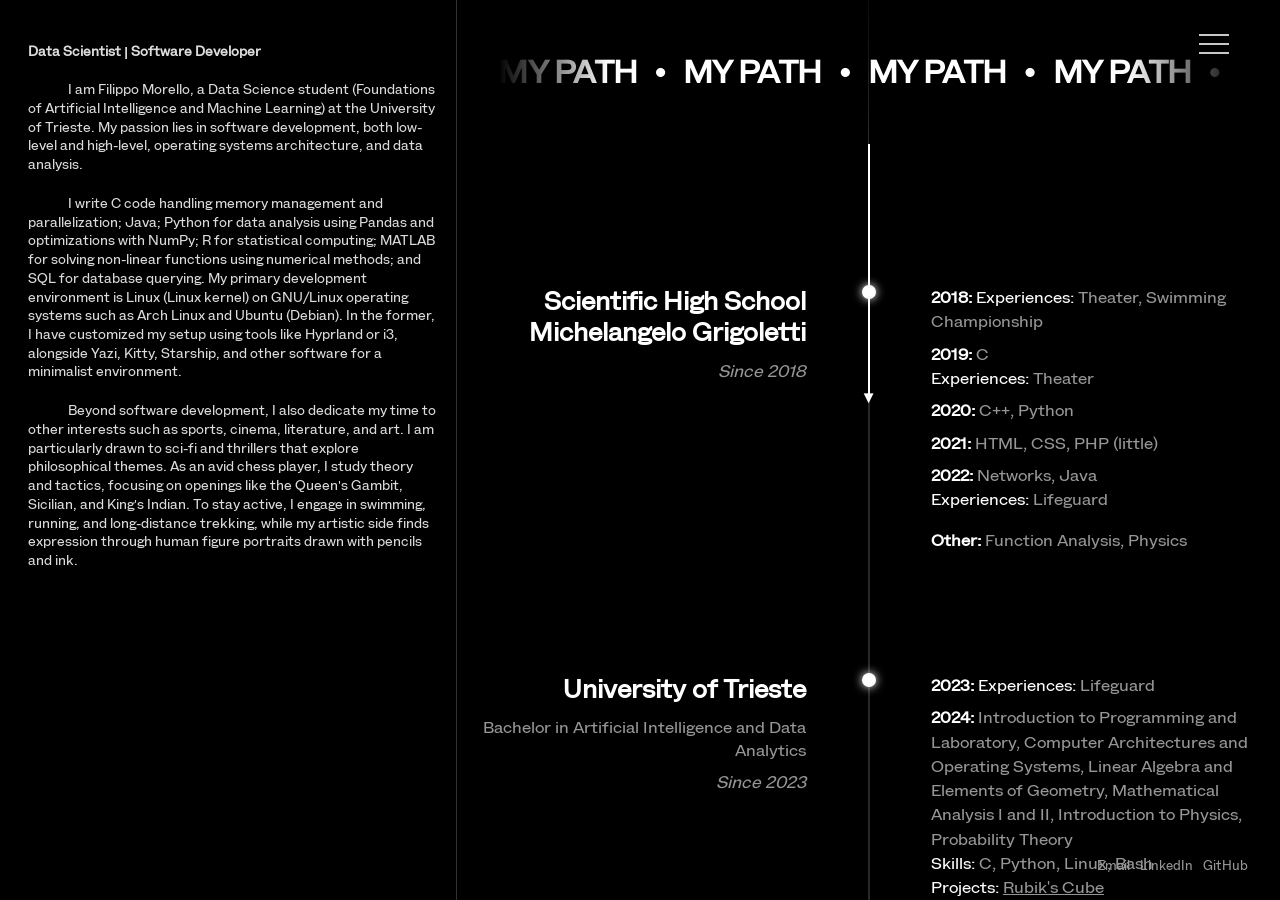
==== commit e390a2e4: "Update timeline layout, convert to English, and reorganize project structure" ====
--- a/index.html
+++ b/index.html
@@ -1,9 +1,9 @@
 <!DOCTYPE html>
-<html lang="it">
+<html lang="en">
 <head>
     <meta charset="UTF-8">
     <meta name="viewport" content="width=device-width, initial-scale=1.0">
-    <title>Filippo Morello</title>
+    <title>Filippo Morello - Home</title>
     <link rel="stylesheet" href="css/style.css">
 </head>
 <body>
@@ -12,19 +12,23 @@
             
             <!-- Left Pane (Verso) -->
             <div class="verso">
-                <nav>
-                    <span class="home"><a href="index.html">Filippo Morello</a></span>
-                    <span class="nav-links">
-                        <a href="index.html">Home</a>, 
-                        <a href="html/skills.html">Skills</a>.
-                    </span>
+                <nav class="hamburger-nav">
+                    <div class="hamburger-icon">
+                        <span></span>
+                        <span></span>
+                        <span></span>
+                    </div>
+                                        <div class="hamburger-menu">
+                        <a href="index.html">Home</a>
+                        <a href="html/projects.html">Projects</a>
+                    </div>
                 </nav>
                 
                 <div class="verso-index" id="about">
-                    <p class="no-indent"><strong>Data Scientist | Software Developer</strong></p>
-                    <p>I am Filippo Morello, a Data Science student (Foundations of Artificial Intelligence and Machine Learning) at the University of Trieste. I am passionate about both low-level and high-level software development, operating system architecture, and data analysis.</p>
-                    <p>I write code in C (managing memory and parallelization), Java, Python (for data analysis using pandas and optimization with NumPy), R (also for data analysis), MATLAB (for solving non-linear functions via numerical methods), and SQL (for database queries). My primary development environment is Linux on GNU/Linux operating systems such as Arch Linux and Ubuntu (Debian). I have customized my Arch Linux setup to create a minimal environment using tools like Hyprland and i3, alongside Yazi, Kitty, Starship, and other software.</p>
-                    <p>Beyond software development, I also dedicate my time to other interests such as sports, cinema, and art.</p>
+                    <p class="no-indent"><strong>Data Scientist | Software Developer </strong></p>
+                    <p>I am Filippo Morello, a Data Science student (Foundations of Artificial Intelligence and Machine Learning) at the University of Trieste. My passion lies in software development, both low-level and high-level, operating systems architecture, and data analysis.</p>
+                    <p>I write C code handling memory management and parallelization; Java; Python for data analysis using Pandas and optimizations with NumPy; R for statistical computing; MATLAB for solving non-linear functions using numerical methods; and SQL for database querying. My primary development environment is Linux (Linux kernel) on GNU/Linux operating systems such as Arch Linux and Ubuntu (Debian). In the former, I have customized my setup using tools like Hyprland or i3, alongside Yazi, Kitty, Starship, and other software for a minimalist environment.</p>
+                    <p>Beyond software development, I also dedicate my time to other interests such as sports, cinema, literature, and art. I am particularly drawn to sci-fi and thrillers that explore philosophical themes. As an avid chess player, I study theory and tactics, focusing on openings like the Queen's Gambit, Sicilian, and King's Indian. To stay active, I engage in swimming, running, and long-distance trekking, while my artistic side finds expression through human figure portraits drawn with pencils and ink.</p>
                     
                     <p class="contact" id="contact">
                         <a href="mailto:filippo.morello@proton.me">Email</a>
@@ -32,214 +36,112 @@
                         <a href="https://github.com/Il-Moro" target="_blank">GitHub</a>
                     </p>
                 </div>
+            </div>
 
-                <div class="fonts" id="index-list">
-                    <header class="section-header">
-                        <h1>Index</h1>
-                    </header>
-                    <div class="item">
-                        <a href="#academic">
-                            <p class="item-details">
-                                <span class="title">ACADEMIC RECORD</span>
-                                <span class="collaborator">Education</span>
-                            </p>
-                        </a>
+            <!-- Right Pane (Recto) -->
+            <div class="recto">
+                
+                <div class="giant-index-block" style="margin-bottom: 2em; width: 100%; margin-top: 4em;">
+                    <div class="giant-word-container marquee-fade-container">
+                        <h1 class="giant-word marquee-content" style="margin: 0; padding: 0; font-size: 2.5vw; color: #fff;">
+                            My Path &nbsp; &bull; &nbsp; My Path &nbsp; &bull; &nbsp; My Path &nbsp; &bull; &nbsp; My Path &nbsp; &bull; &nbsp; My Path &nbsp; &bull; &nbsp; My Path &nbsp; &bull; &nbsp; My Path &nbsp; &bull; &nbsp; 
+                        </h1>
                     </div>
+                </div>
+
+                <div class="timeline-container">
+                    <div class="timeline-line"></div>
+                    <div class="timeline-progress" id="timeline-progress"></div>
                     
-                    <div class="item">
-                        <a href="#projects">
-                            <p class="item-details">
-                                <span class="title">PROJECTS</span>
-                                <span class="collaborator">Portfolio</span>
-                            </p>
-                        </a>
-                        
-                        <!-- Indented projects -->
-                        <div class="sub-projects" style="padding-left: 1.5em; margin-top: 0.5em;">
-                            <div class="item" style="border-top: none; padding: 0.4rem 0;">
-                                <a href="#rubiks"><p class="item-details"><span class="title" style="text-transform: none; font-size: 0.9em;">Rubik's Cube</span></p></a>
-                            </div>
-                            <div class="item" style="border-top: none; padding: 0.4rem 0;">
-                                <a href="#tensorforth"><p class="item-details"><span class="title" style="text-transform: none; font-size: 0.9em;">Tensorforth</span></p></a>
-                            </div>
-                            <div class="item" style="border-top: none; padding: 0.4rem 0;">
-                                <a href="#chess"><p class="item-details"><span class="title" style="text-transform: none; font-size: 0.9em;">Java Chess Engine</span></p></a>
-                            </div>
-                            <div class="item" style="border-top: none; padding: 0.4rem 0;">
-                                <a href="#dots"><p class="item-details"><span class="title" style="text-transform: none; font-size: 0.9em;">Arch & Hyprland Dots</span></p></a>
-                            </div>
-                            <div class="item" style="border-top: none; padding: 0.4rem 0;">
-                                <a href="#tubeplayer"><p class="item-details"><span class="title" style="text-transform: none; font-size: 0.9em;">Kotlin TubePlayer</span></p></a>
-                            </div>
+                    <div class="timeline-node">
+                        <div class="timeline-left">
+                            <h2 class="timeline-title">Scientific High School<br>Michelangelo Grigoletti</h2>
+                            <p class="timeline-date">Since 2018</p>
+                        </div>
+                        <div class="timeline-dot"></div>
+                        <div class="timeline-right">
+                            <p class="timeline-description"><strong>2018:</strong> <span style="color: #fff">Experiences:</span> Theater, Swimming Championship</p>
+                            <p class="timeline-description"><strong>2019:</strong> C <br><span style="color: #fff">Experiences:</span> Theater</p>
+                            <p class="timeline-description"><strong>2020:</strong> C++, Python</p>
+                            <p class="timeline-description"><strong>2021:</strong> HTML, CSS, PHP (little)</p>
+                            <p class="timeline-description"><strong>2022:</strong> Networks, Java <br><span style="color: #fff">Experiences:</span> Lifeguard</p>
+                            <p class="timeline-description" style="margin-top: 1em;"><strong>Other:</strong> Function Analysis, Physics</p>
                         </div>
                     </div>
 
-                    <div class="item">
-                        <a href="#future">
-                            <p class="item-details">
-                                <span class="title">FUTURE PROJECTS</span>
-                                <span class="collaborator">Roadmap</span>
-                            </p>
-                        </a>
-                    </div>
-
-                    <div class="item">
-                        <a href="#interests">
-                            <p class="item-details">
-                                <span class="title">INTERESTS & PASSIONS</span>
-                                <span class="collaborator">Beyond Code</span>
-                            </p>
-                        </a>
-                    </div>
-                </div>
-            </div>
-            
-            <!-- Right Pane (Recto) -->
-            <div class="recto">
-                
-                <!-- Giant Typographic Index -->
-                <div id="giant-index" class="synopsis" style="padding-top: 2em; padding-bottom: 1em; min-height: auto;">
-                    
-                    <div class="giant-index-block">
-                        <div class="giant-word-container">
-                            <a href="#academic" class="giant-word marquee-content">
-                                Academic Record &nbsp; • &nbsp; Academic Record &nbsp; • &nbsp; Academic Record &nbsp; • &nbsp; Academic Record &nbsp; • &nbsp; Academic Record &nbsp; • &nbsp; Academic Record &nbsp; • &nbsp; 
-                            </a>
+                    <div class="timeline-node">
+                        <div class="timeline-left">
+                            <h2 class="timeline-title">University of Trieste</h2>
+                            <h3 class="timeline-subtitle">Bachelor in Artificial Intelligence and Data Analytics</h3>
+                            <p class="timeline-date">Since 2023</p>
+                        </div>
+                        <div class="timeline-dot"></div>
+                        <div class="timeline-right">
+                            <p class="timeline-description"><strong>2023:</strong> <span style="color: #fff">Experiences:</span> Lifeguard</p>
+                            <p class="timeline-description"><strong>2024:</strong> Introduction to Programming and Laboratory, Computer Architectures and Operating Systems, Linear Algebra and Elements of Geometry, Mathematical Analysis I and II, Introduction to Physics, Probability Theory <br><span style="color: #fff">Skills:</span> C, Python, Linux, Bash <br><span style="color: #fff">Projects:</span> <a href="html/projects.html#rubiks" style="color: rgb(150, 150, 150); text-decoration: underline;">Rubik's Cube</a></p>
+                            <p class="timeline-description"><strong>2025:</strong> Algorithms and Data Structures, Databases, Optimization Algorithms, Statistical Inference, Mathematical Methods and Models for Artificial Intelligence, Ethical, Social and Legal Aspects of AI, English <br><span style="color: #fff">Skills:</span> R, MATLAB, PySide6, OOP, SQL, DB Queries</p>
+                            <p class="timeline-description"><strong>2026:</strong> Introduction to Artificial Intelligence, Data Analytics, Machine Learning (RL, Supervised & Unsupervised), Neural Networks, Regression Models, Numerical Analysis, ODE Analysis for Models, Computability Complexity and Logic, Computer Networks and Cybersecurity, Software Development Methods <br><span style="color: #fff">Skills:</span> Python Data Stack (Scikit-learn, NumPy, Pandas), Tooling (Gradle, Git, GitHub Actions, CI/CD) <br><span style="color: #fff">Projects:</span> <a href="html/projects.html#tensorforth" style="color: rgb(150, 150, 150); text-decoration: underline;">TensorForth</a>, <a href="html/projects.html#chess" style="color: rgb(150, 150, 150); text-decoration: underline;">Java Chess Engine</a>, <a href="html/projects.html#dots" style="color: rgb(150, 150, 150); text-decoration: underline;">Arch & Hyprland Dots</a></p>
                         </div>
                     </div>
 
-                    <div class="giant-index-block">
-                        <div class="giant-word-container">
-                            <a href="#projects" class="giant-word marquee-content">
-                                Projects Details &nbsp; • &nbsp; Projects Details &nbsp; • &nbsp; Projects Details &nbsp; • &nbsp; Projects Details &nbsp; • &nbsp; Projects Details &nbsp; • &nbsp; Projects Details &nbsp; • &nbsp; 
-                            </a>
+                    <div class="timeline-node">
+                        <div class="timeline-left">
+                            <h3 class="timeline-subtitle">Master's Degree in Data Science: Foundations of Artificial Intelligence and Machine Learning</h3>
+                            <p class="timeline-date">Since 2026</p>
                         </div>
-                    </div>
-
-                    <div class="giant-index-block">
-                        <div class="giant-word-container">
-                            <a href="#rubiks" class="giant-word marquee-content">
-                                Rubik's Cube &nbsp; • &nbsp; Rubik's Cube &nbsp; • &nbsp; Rubik's Cube &nbsp; • &nbsp; Rubik's Cube &nbsp; • &nbsp; Rubik's Cube &nbsp; • &nbsp; Rubik's Cube &nbsp; • &nbsp; Rubik's Cube &nbsp; • &nbsp; 
-                            </a>
+                        <div class="timeline-dot"></div>
+                        <div class="timeline-right">
+                            <p class="timeline-description">[following the lectures]</p>
                         </div>
-                    </div>
-
-                    <div class="giant-index-block">
-                        <div class="giant-word-container">
-                            <a href="#tensorforth" class="giant-word marquee-content">
-                                Tensorforth &nbsp; • &nbsp; Tensorforth &nbsp; • &nbsp; Tensorforth &nbsp; • &nbsp; Tensorforth &nbsp; • &nbsp; Tensorforth &nbsp; • &nbsp; Tensorforth &nbsp; • &nbsp; Tensorforth &nbsp; • &nbsp; 
-                            </a>
-                        </div>
-                    </div>
-
-                    <div class="giant-index-block">
-                        <div class="giant-word-container">
-                            <a href="#chess" class="giant-word marquee-content">
-                                Java Chess Engine &nbsp; • &nbsp; Java Chess Engine &nbsp; • &nbsp; Java Chess Engine &nbsp; • &nbsp; Java Chess Engine &nbsp; • &nbsp; Java Chess Engine &nbsp; • &nbsp; 
-                            </a>
-                        </div>
-                    </div>
-
-                    <div class="giant-index-block">
-                        <div class="giant-word-container">
-                            <a href="#dots" class="giant-word marquee-content">
-                                Hyprland Dots &nbsp; • &nbsp; Hyprland Dots &nbsp; • &nbsp; Hyprland Dots &nbsp; • &nbsp; Hyprland Dots &nbsp; • &nbsp; Hyprland Dots &nbsp; • &nbsp; Hyprland Dots &nbsp; • &nbsp; 
-                            </a>
-                        </div>
-                    </div>
-
-                    <div class="giant-index-block">
-                        <div class="giant-word-container">
-                            <a href="#tubeplayer" class="giant-word marquee-content">
-                                Kotlin Tube Player &nbsp; • &nbsp; Kotlin Tube Player &nbsp; • &nbsp; Kotlin Tube Player &nbsp; • &nbsp; Kotlin Tube Player &nbsp; • &nbsp; Kotlin Tube Player &nbsp; • &nbsp; 
-                            </a>
-                        </div>
-                    </div>
-
-                    <div class="giant-index-block">
-                        <div class="giant-word-container">
-                            <a href="#future" class="giant-word marquee-content">
-                                Future Projects &nbsp; • &nbsp; Future Projects &nbsp; • &nbsp; Future Projects &nbsp; • &nbsp; Future Projects &nbsp; • &nbsp; Future Projects &nbsp; • &nbsp; 
-                            </a>
-                        </div>
-                    </div>
-
-                    <div class="giant-index-block">
-                        <div class="giant-word-container">
-                            <a href="#interests" class="giant-word marquee-content">
-                                Interests & Passions &nbsp; • &nbsp; Interests & Passions &nbsp; • &nbsp; Interests & Passions &nbsp; • &nbsp; Interests & Passions &nbsp; • &nbsp; Interests & Passions &nbsp; • &nbsp; 
-                            </a>
-                        </div>
-                    </div>
-
-                </div>
-                
-                <div id="academic" class="synopsis" style="padding-top: 4em;">
-                    <h1 class="first-recto">Academic Record</h1>
-                    <p class="description" style="font-size: 1.2rem;">Overview of the main exams of the Bachelor's degree program:</p>
-                    <p class="description" style="margin-top: 1.5em; font-size: 1.2rem;">
-                        <strong>Computer Science and Software Development:</strong><br>
-                        Introduzione alla Programmazione, Computabilità Complessità e Logica, Software Development Methods, Basi di Dati, Algoritmi e Strutture Dati, Architetture degli Elaboratori e OS, Reti di Calcolatori e Cybersecurity.
-                    </p>
-                    <p class="description" style="margin-top: 1.5em; font-size: 1.2rem;">
-                        <strong>Artificial Intelligence and Data Analysis:</strong><br>
-                        Introduzione all'AI, Metodi e Modelli Matematici per l'AI, Data Analytics, Aspetti Etici, Sociali e Legali dell'Intelligenza Artificiale, Machine Learning.
-                    </p>
-                    <p class="description" style="margin-top: 1.5em; font-size: 1.2rem;">
-                        <strong>Mathematics, Statistics and Physics:</strong><br>
-                        Algebra Lineare ed Elementi di Geometria, Analisi Matematica I e II, Inferenza Statistica, Algoritmi di Ottimizzazione, Calcolo delle Probabilità, Analisi Numerica, Introduzione alla Fisica, Sistemi Complessi, Teoria dell'informazione.
-                    </p>
-                </div>
-
-                <div id="projects" class="synopsis" style="padding-top: 4em; padding-bottom: 2em; min-height: auto;">
-                    <h1 class="first-recto" style="font-size: 3rem;">Projects Details</h1>
-                    
-                    <div class="projects-carousel" style="display: flex; overflow-x: auto; scroll-snap-type: x mandatory; gap: 1.5em; padding-top: 2em; padding-bottom: 1em; scrollbar-width: none;">
-                        <img src="images/projects/a1.png" alt="Project screenshot 1" style="scroll-snap-align: center; height: 350px; border-radius: 12px; box-shadow: 0 8px 24px rgba(0,0,0,0.15); object-fit: cover; flex-shrink: 0; cursor: pointer; transition: transform 0.3s ease;" onmouseover="this.style.transform='scale(1.02)'" onmouseout="this.style.transform='scale(1)'">
-                        <img src="images/projects/a2.png" alt="Project screenshot 2" style="scroll-snap-align: center; height: 350px; border-radius: 12px; box-shadow: 0 8px 24px rgba(0,0,0,0.15); object-fit: cover; flex-shrink: 0; cursor: pointer; transition: transform 0.3s ease;" onmouseover="this.style.transform='scale(1.02)'" onmouseout="this.style.transform='scale(1)'">
                     </div>
                 </div>
 
-                <div id="rubiks" class="synopsis" style="padding-top: 0;">
-                    <h1 class="first-recto">Rubik's Cube</h1>
-                    <p class="description" style="margin-top: 1em;">Use and integration of the Z3 theorem prover for logic modeling, analysis, and resolution of complex constraint satisfaction problems (CSP).<br><br> <a href="https://github.com/Il-Moro/Rubik-s_Cube" target="_blank">View Repository →</a></p>
-                </div>
-                
-                <div id="tensorforth" class="synopsis" style="padding-top: 0;">
-                    <h1 class="first-recto">TensorForth</h1>
-                    <p class="description" style="margin-top: 1em;">Experimentation and development of TensorForth in C, replicating the behavior of the Forth language. Use of parallelization with OpenMP and vectorization using vector registers with C Intrinsics.<br><br> <a href="https://github.com/Il-Moro/PAPProjects" target="_blank">View Repository →</a></p>
-                </div>
-
-                <div id="chess" class="synopsis" style="padding-top: 0;">
-                    <h1 class="first-recto">Java Chess Engine</h1>
-                    <p class="description" style="margin-top: 1em;">Design and development of a chess engine with a Swing graphical interface. Implementation of the artificial intelligence decision-making logic using the Minimax algorithm with Alpha-Beta pruning, plus a solid structure of automated test suites via JUnit 5. Use of Git versioning, CI, and GitHub Actions.<br><br> <a href="https://github.com/Il-Moro/Chess-engine" target="_blank">View Repository →</a></p>
-                </div>
-
-                <div id="dots" class="synopsis" style="padding-top: 0;">
-                    <h1 class="first-recto">Arch & Hyprland Dots</h1>
-                    <p class="description" style="margin-top: 1em;">Customization of the development environment on Arch Linux, integrating a dedicated repository for dotfiles, Zsh scripts, and Makefiles to automate the installation and configuration of a new environment based on tiling window managers (Hyprland, i3) and terminal tools (Waybar, Yazi, Kitty, Neovim).<br><br> <a href="https://github.com/Il-Moro/hyprland-arch" target="_blank">View Repository →</a></p>
-                </div>
-
-                <div id="tubeplayer" class="synopsis" style="padding-top: 0;">
-                    <h1 class="first-recto">Kotlin TubePlayer</h1>
-                    <p class="description" style="margin-top: 1em;">Mobile application (Vibe Coded) for background media streaming. Built with Jetpack Compose for a modern and fluid interface, utilizing Media3 ExoPlayer and NewPipeExtractor for managing and playing playlists and audio/video content.<br><br> <a href="https://github.com/Il-Moro/tubePlayer" target="_blank">View Repository →</a></p>
-                </div>
-                
-                <div id="future" class="synopsis" style="padding-top: 0;">
-                    <h1 class="first-recto">Future Projects</h1>
-                    <p class="description" style="margin-top: 1em;"><strong>Upcoming Roadmap:</strong> I am focusing on the development of new architectures for custom neural networks and delving into the Rust ecosystem to create a minimal Wayland-based window manager. Additionally, I am designing a 3D rendering engine written in C to explore the low-level graphics pipeline.</p>
-                </div>
-
-                <div id="interests" class="synopsis">
-                    <h1 class="first-recto">Interests & Passions</h1>
-                    <p class="description" style="margin-top: 1em;"><strong>Cinema and Literature:</strong> I prefer science fiction and thriller works focused on philosophical themes and existential questions.</p>
-                    <p class="description" style="margin-top: 1.5em;"><strong>Chess:</strong> A player since childhood, I study theory, tactics, and openings such as the Queen's Gambit, Sicilian Defense, King's Indian Defense, and Caro-Kann.</p>
-                    <p class="description" style="margin-top: 1.5em;"><strong>Sports and Outdoors:</strong> I maintain strict physical discipline through swimming, running, and long-distance trekking.</p>
-                    <p class="description" style="margin-top: 1.5em;"><strong>Art and Drawing:</strong> I create portraits and studies of the human figure using pencils and ink pens.</p>
-                </div>
             </div>
 
         </div>
     </div>
+
+    <script>
+        document.addEventListener('DOMContentLoaded', () => {
+            const recto = document.querySelector('.recto');
+            const progress = document.getElementById('timeline-progress');
+            const nodes = document.querySelectorAll('.timeline-node');
+            
+            const handleScroll = () => {
+                const isMobile = window.innerWidth <= 768;
+                const scrollContainer = isMobile ? window : recto;
+                
+                const scrollTop = isMobile ? window.scrollY : recto.scrollTop;
+                const containerHeight = isMobile ? window.innerHeight : recto.clientHeight;
+                const scrollHeight = isMobile ? document.body.scrollHeight : recto.scrollHeight;
+                
+                // Calculate percentage
+                let percentage = (scrollTop / (scrollHeight - containerHeight)) * 100;
+                // Add a little extra so it starts filling right away
+                percentage = Math.min(percentage + 15, 100);
+                
+                progress.style.height = percentage + '%';
+
+                // Activate nodes based on scroll
+                nodes.forEach(node => {
+                    const nodeTop = isMobile ? node.getBoundingClientRect().top : node.getBoundingClientRect().top - recto.getBoundingClientRect().top;
+                    if (nodeTop < containerHeight * 0.75) {
+                        node.classList.add('active');
+                    } else {
+                        node.classList.remove('active');
+                    }
+                });
+            };
+
+            const isMobile = window.innerWidth <= 768;
+            if (isMobile) {
+                window.addEventListener('scroll', handleScroll);
+            } else {
+                recto.addEventListener('scroll', handleScroll);
+            }
+            // Trigger once on load
+            setTimeout(handleScroll, 100);
+        });
+    </script>
 </body>
 </html>
--- a/css/style.css
+++ b/css/style.css
@@ -77,10 +77,31 @@
     margin-bottom: 0.5em;
     letter-spacing: -0.03em;
 }
+nav .nav-links {
+    position: fixed;
+    top: 2em;
+    right: 3em;
+    display: flex;
+    flex-direction: row;
+    gap: 3em;
+    z-index: 1000;
+}
 nav .nav-links a {
-    text-decoration: underline;
-    text-decoration-thickness: 1px;
-    text-underline-offset: 2px;
+    font-size: 2rem;
+    font-weight: 700;
+    text-transform: uppercase;
+    text-decoration: none;
+    letter-spacing: -0.02em;
+    transition: all 0.3s ease;
+    color: rgb(200, 200, 200);
+    border: none;
+    padding: 0;
+}
+nav .nav-links a:hover {
+    color: #fff;
+    text-decoration: none;
+    background: transparent;
+    transform: translateY(-2px);
 }
 
 /* Testo Verso */
@@ -214,7 +235,7 @@
     letter-spacing: -0.03em;
 }
 .description {
-    font-size: 1.05rem;
+    font-size: 1rem;
     width: 48%; /* Keep strictly left of center */
     margin-left: 0;
     line-height: 1.5;
@@ -265,8 +286,211 @@
     .verso-index p.contact {
         position: relative;
         bottom: auto;
-        left: auto;
+        right: auto;
         margin-top: 3em;
         padding: 0;
-    }
-}
+        justify-content: center;
+        width: 100%;
+    }
+    .giant-index-block h1.giant-word {
+        font-size: 8vw !important;
+    }
+}
+
+/* Hamburger Menu */
+.hamburger-nav {
+    position: fixed;
+    top: 2em;
+    right: 3em;
+    z-index: 1000;
+}
+.hamburger-icon {
+    width: 30px;
+    height: 20px;
+    display: flex;
+    flex-direction: column;
+    justify-content: space-between;
+    cursor: pointer;
+    padding: 10px; /* larger clickable area */
+    margin: -10px;
+}
+.hamburger-icon span {
+    display: block;
+    height: 2px;
+    background-color: rgb(200, 200, 200);
+    transition: all 0.3s ease;
+}
+.hamburger-menu {
+    position: absolute;
+    top: 100%;
+    right: 0;
+    margin-top: 1em;
+    background: transparent;
+    border: none;
+    display: flex;
+    flex-direction: column;
+    align-items: flex-end;
+    gap: 0.5em;
+    padding: 0;
+    opacity: 0;
+    visibility: hidden;
+    transform: translateY(-10px);
+    transition: all 0.3s ease;
+}
+.hamburger-nav:hover .hamburger-menu {
+    opacity: 1;
+    visibility: visible;
+    transform: translateY(0);
+}
+.hamburger-menu a {
+    font-size: 1.2rem;
+    font-weight: 700;
+    text-transform: uppercase;
+    color: rgb(200, 200, 200);
+    text-decoration: none;
+    white-space: nowrap;
+    transition: color 0.3s;
+}
+.hamburger-menu a:hover {
+    color: #fff;
+}
+
+/* Marquee Fade */
+.marquee-fade-container {
+    -webkit-mask-image: linear-gradient(to right, transparent, black 15%, black 85%, transparent);
+    mask-image: linear-gradient(to right, transparent, black 15%, black 85%, transparent);
+    width: 90%;
+    margin: 0 auto;
+}
+
+/* Timeline Path Page */
+.timeline-container {
+    position: relative;
+    width: 100%;
+    margin: 4em auto;
+    padding: 2em 0;
+    min-height: 80vh;
+}
+.timeline-line {
+    position: absolute;
+    left: 50%;
+    top: 0;
+    bottom: 0;
+    width: 2px;
+    background: rgb(40,40,40);
+    transform: translateX(-50%);
+}
+.timeline-progress {
+    position: absolute;
+    left: 50%;
+    top: 0;
+    width: 2px;
+    background: #fff;
+    transform: translateX(-50%);
+    height: 0%;
+    transition: height 0.2s ease-out;
+}
+.timeline-progress::after {
+    content: '▼';
+    position: absolute;
+    bottom: -10px;
+    left: 50%;
+    transform: translateX(-50%);
+    color: #fff;
+    font-size: 1.2rem;
+}
+.timeline-node {
+    display: flex;
+    justify-content: space-between;
+    align-items: flex-start;
+    margin: 8em 0;
+    position: relative;
+    opacity: 0.2;
+    transition: opacity 0.6s ease;
+}
+.timeline-node.active {
+    opacity: 1;
+}
+.timeline-left, .timeline-right {
+    width: 45%;
+}
+.timeline-left {
+    text-align: right;
+    padding-right: 1.5em;
+    box-sizing: border-box;
+}
+.timeline-right {
+    text-align: left;
+    padding-left: 1.5em;
+    padding-right: 2em;
+    box-sizing: border-box;
+}
+.timeline-dot {
+    position: absolute;
+    left: 50%;
+    top: 0;
+    transform: translateX(-50%);
+    width: 14px;
+    height: 14px;
+    background: rgb(40,40,40);
+    border-radius: 50%;
+    transition: background 0.6s ease, box-shadow 0.6s ease;
+}
+.timeline-node.active .timeline-dot {
+    background: #fff;
+    box-shadow: 0 0 10px #fff;
+}
+.timeline-title {
+    font-size: 1.8rem;
+    font-weight: 700;
+    margin: 0 0 0.5em 0;
+    line-height: 1.2;
+    color: #fff;
+}
+.timeline-subtitle {
+    font-size: 1.15rem;
+    font-weight: 400;
+    color: rgb(150,150,150);
+    margin: 0.5em 0;
+    line-height: 1.4;
+}
+.timeline-date {
+    font-size: 1.2rem;
+    color: rgb(150, 150, 150);
+    margin-top: 0.5em;
+    font-style: italic;
+}
+.timeline-description {
+    font-size: 1.15rem;
+    color: rgb(150, 150, 150);
+    line-height: 1.5;
+    margin: 0 0 0.5em 0;
+}
+.timeline-description strong {
+    color: #fff;
+}
+
+@media (max-width: 768px) {
+    .timeline-node {
+        flex-direction: column;
+        align-items: flex-start;
+        margin: 4em 0;
+    }
+    .timeline-line, .timeline-progress, .timeline-dot {
+        left: 0;
+        transform: none;
+    }
+    .timeline-progress::after {
+        left: 0;
+        transform: translateX(-40%);
+    }
+    .timeline-left, .timeline-right {
+        width: 100%;
+        padding-left: 2em;
+        padding-right: 2em;
+        text-align: left;
+    }
+    .timeline-left {
+        margin-bottom: 1em;
+    }
+}
